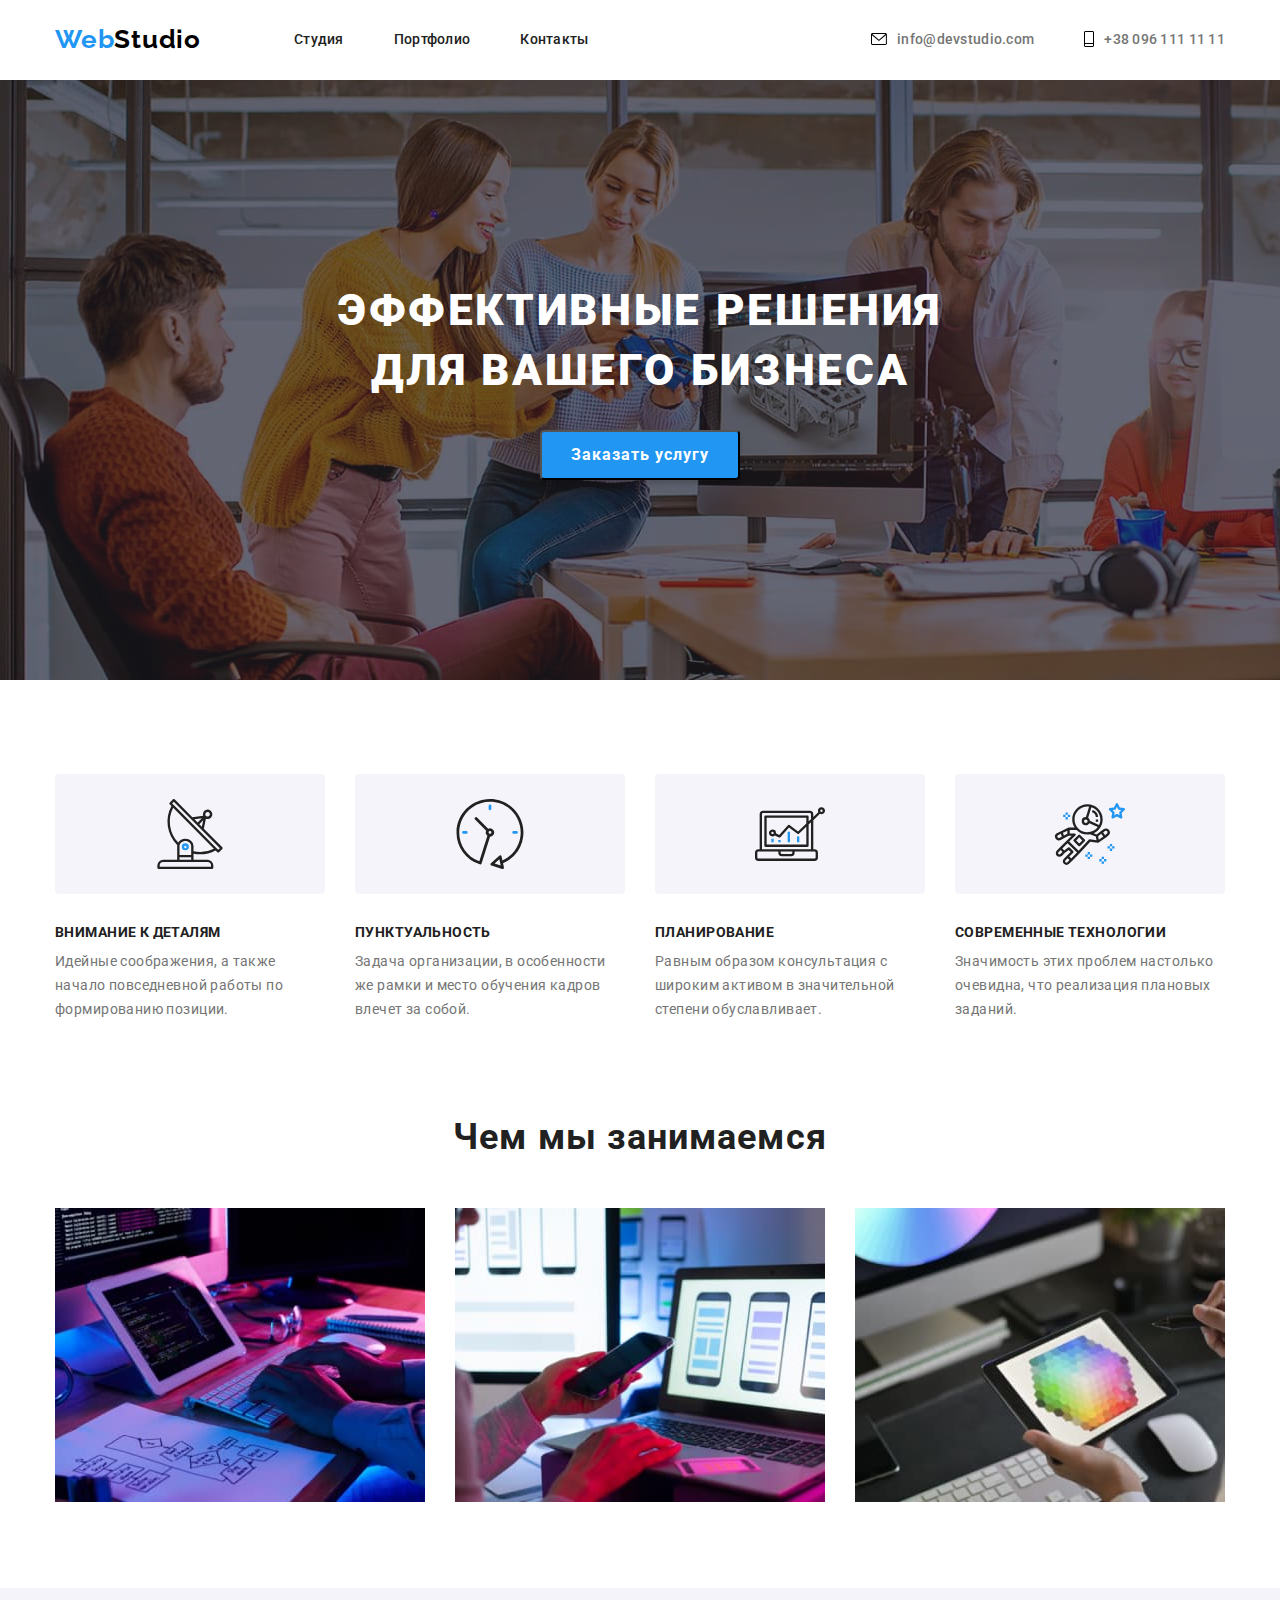
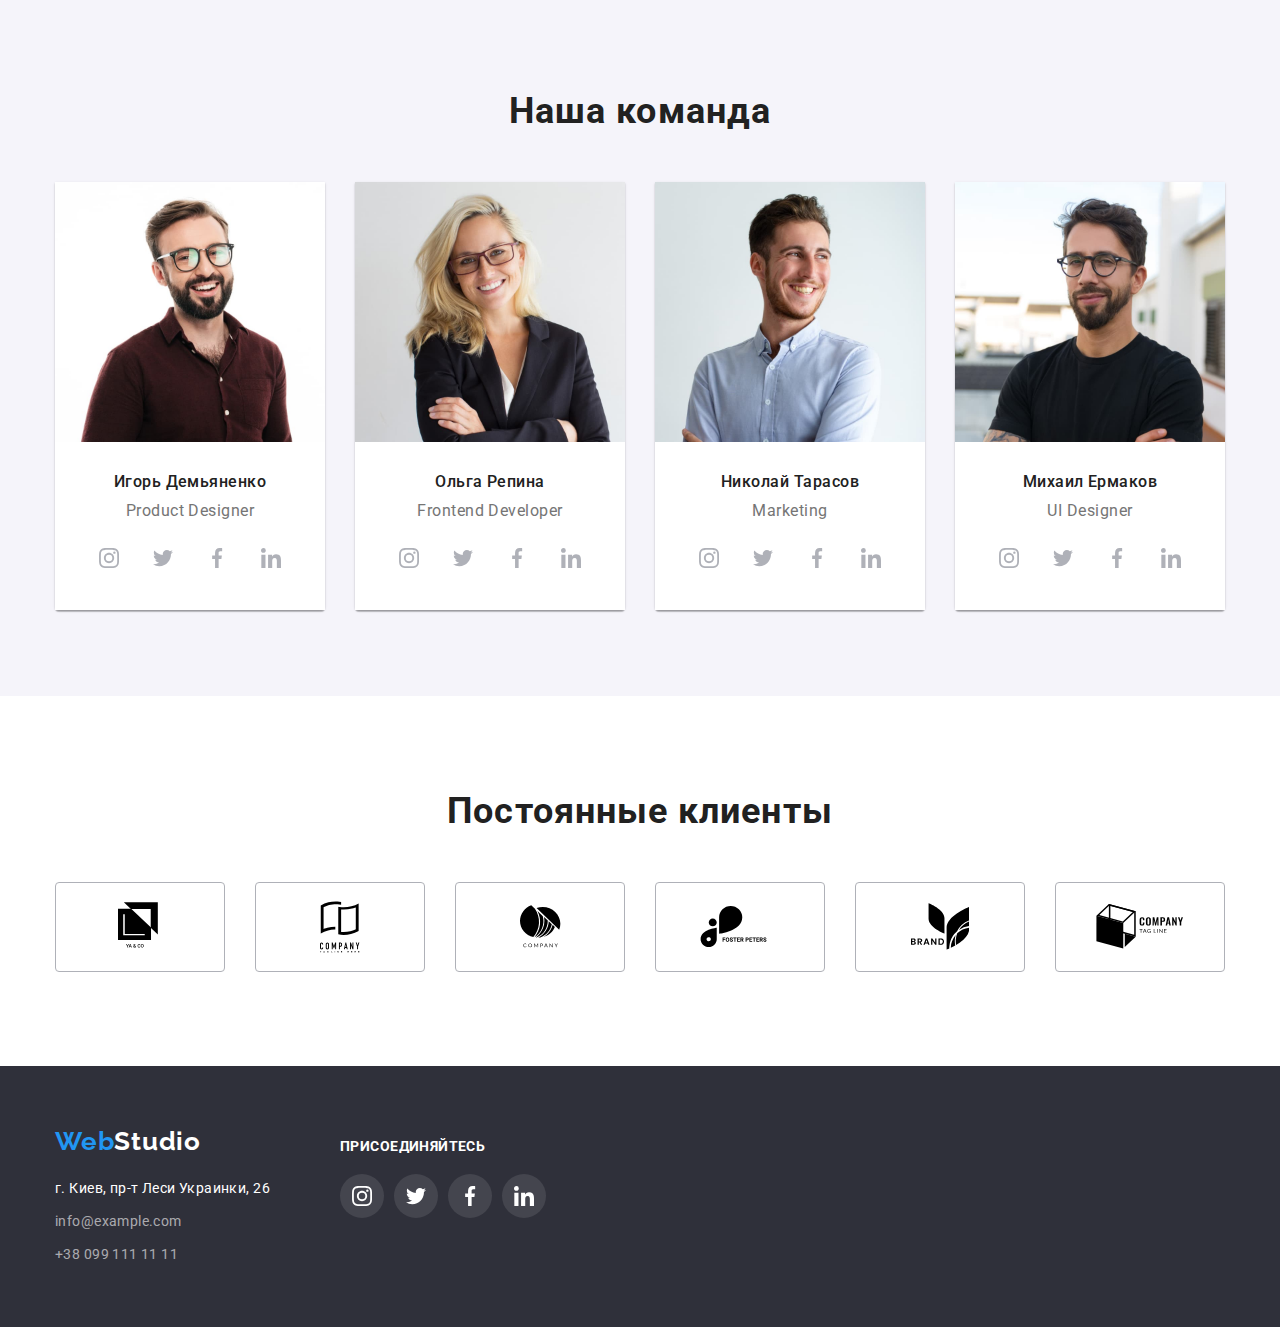
==== index.html @ ef15be45 "проект" ====
<!DOCTYPE html>
<html lang="ru">
<head>
    <meta charset="UTF-8">
    <meta name="viewport" content="width=device-width, initial-scale=1.0">
    <title>WebStudio</title>
    <link href="https://fonts.googleapis.com/css2?family=Raleway:wght@700&family=Roboto:wght@400;500;700;900&display=swap" rel="stylesheet">
    <link rel="stylesheet" href="https://cdnjs.cloudflare.com/ajax/libs/modern-normalize/1.0.0/modern-normalize.css"/>
    <link rel="stylesheet" href="./css/styles.css"/>
</head>
<body>
    <!-- Header -->
    <header class="header">
        <div class="conteiner">
            <nav class="navigation">
                <a class="header-logo link" href="./index.html" aria-label="логотип WebStudio"><span class="logo">Web</span>Studio</a>
                <ul class="navigation-list list">
                    <li class="navigation-list-item">
                        <a class="navigation-list-link link" href="./index.html">Студия</a>
                    </li>
                    <li class="navigation-list-item">
                        <a class="navigation-list-link link" href="./portfolio.html">Портфолио</a>
                    </li>
                    <li class="navigation-list-item">
                        <a class="navigation-list-link link" href="">Контакты</a>
                    </li>
                </ul>
            </nav>
            <address class="header-address address">
                <ul class="header-address-list list">
                    <li class="header-address-list-item">
                        <a class="header-address-list-link link" href="mailto:info@devstudio.com">
                            <div class="header-adress-link-conteiner">
                                <svg class="header-adress-link-mail-svg svg" width="16" height="12">
                                    <use href="./images/sprite.svg#mail"></use>
                                </svg>
                                info@devstudio.com</div></a>
                    </li>
                    <li class="header-address-list-item">
                        <a class="header-address-list-link link" href="tel:+380961111111">
                            <div  class="header-adress-link-conteiner">
                                <svg class="header-adress-link-phone-svg svg" width="10" height="16">
                                    <use href="./images/sprite.svg#phone"></use>
                                </svg>
                                +38 096 111 11 11</div></a>
                    </li>
                </ul>
            </address>
        </div>
    </header>
    <main>
        <!-- HERO -->
        <section class="hero">
            <div class="conteiner">
                <h1 class="hero-title">Эффективные решения </br> для вашего бизнеса</h1>
                <button class="modal-btn" type="button">Заказать услугу</button>
            </div>
        </section>
<!-- Advantages -->
        <section class="advantages">
            <div class="conteiner">
                <!-- <h2>Наши преимущества</h2> -->
                <ul class="advantages-list list">
                    <li class="advantages-list-item item-one">
                        <h3 class="advantages-list-title">Внимание к деталям</h3>
                        <p class="advantages-list-about">
                            Идейные соображения, а также начало повседневной работы по формированию позиции.
                        </p>
                    </li>
                    <li class="advantages-list-item item-two">
                        <h3 class="advantages-list-title">Пунктуальность</h3>
                        <p class="advantages-list-about">
                            Задача организации, в особенности же рамки и место обучения кадров влечет за собой.
                        </p>
                    </li>
                    <li class="advantages-list-item item-three">
                        <h3 class="advantages-list-title">Планирование</h3>
                        <p class="advantages-list-about">
                            Равным образом консультация с широким активом в значительной степени обуславливает.
                        </p>
                    </li>
                    <li class="advantages-list-item item-four">
                        <h3 class="advantages-list-title">Современные технологии</h3>
                        <p class="advantages-list-about">
                            Значимость этих проблем настолько очевидна, что реализация плановых заданий.
                        </p>
                    </li>
                </ul>
            </div>
                
        </section>
<!-- Our-work -->
        <section class="our-work">
            <div class="conteiner">
                <h2 class="our-work-title">Чем мы занимаемся</h2>
                <ul class="our-work-list list">
                    <li class="our-work-item">
                        <img class="our-work-img" src="./images/our-work/our-work-1.jpg" alt="разработка для компьютеров" width="370" height="294">
                    </li>
                    <li class="our-work-item">
                        <img class="our-work-img" src="./images/our-work/our-work-2.jpg" alt="разработка для мобильных" width="370" height="294">
                    </li>
                    <li class="our-work-item">
                        <img class="our-work-img" src="./images/our-work/our-work-3.jpg" alt="разработка для планшетов" width="370" height="294">
                    </li>
                </ul>
            </div>
           

        </section>
<!-- Our-team -->
        <section class="our-team">
            <div class="conteiner">
                <h2 class="our-team-title">Наша команда</h2>
                <ul class="our-team-list list">
                    <li class="our-team-list-item">
                        <img class="our-team-list-img" src="./images/our-team/team-1.jpg" alt="Фото сотрудников" width="270" height="260">
                        <div class="our-team-info">
                            <h4 class="our-team-list-name">Игорь Демьяненко</h4>
                        <p class="our-team-list-position" lang="en">Product Designer</p>
                        <ul class="our-team-social-icon-list list">
                            <li class="our-team-social-icon-item">
                                <a class="our-team-social-icon-link" href="https://www.instagram.com" target="_blank"><svg class="social-icon">
                                    <use href="./images/sprite.svg#instagram"></use>
                                </svg></a>
                            </li>
                            <li class="our-team-social-icon-item">
                                <a class="our-team-social-icon-link" href="https://twitter.com/" target="_blank"><svg class="social-icon">
                                    <use href="./images/sprite.svg#twitter"></use>
                                </svg></a>
                            </li>
                            <li class="our-team-social-icon-item">
                                <a class="our-team-social-icon-link" href="https://facebook.com/" target="_blank"><svg class="social-icon">
                                    <use href="./images/sprite.svg#facebook"></use>
                                </svg></a>
                            </li>
                            <li class="our-team-social-icon-item">
                                <a class="our-team-social-icon-link" href="https://www.linkedin.com/" target="_blank"><svg class="social-icon">
                                    <use href="./images/sprite.svg#linkedin"></use>
                                </svg></a>
                            </li>
                        </ul>
                        </div>
                        
                    </li>
                    <li class="our-team-list-item">
                        <img class="our-team-list-img" src="./images/our-team/team-2.jpg" alt="Фото сотрудников" width="270" height="260">
                        <div class="our-team-info">
                            <h4 class="our-team-list-name">Ольга Репина</h4>
                            <p class="our-team-list-position" lang="en">Frontend Developer</p>
                            <ul class="our-team-social-icon-list list">
                                <li class="our-team-social-icon-item">
                                    <a class="our-team-social-icon-link" href="https://www.instagram.com/" target="_blank"><svg class="social-icon">
                                        <use href="./images/sprite.svg#instagram"></use>
                                    </svg></a>
                                </li>
                                <li class="our-team-social-icon-item">
                                    <a class="our-team-social-icon-link" href="https://twitter.com/" target="_blank"><svg class="social-icon">
                                        <use href="./images/sprite.svg#twitter"></use>
                                    </svg></a>
                                </li>
                                <li class="our-team-social-icon-item">
                                    <a class="our-team-social-icon-link" href="https://facebook.com/" target="_blank"><svg class="social-icon">
                                        <use href="./images/sprite.svg#facebook"></use>
                                    </svg></a>
                                </li>
                                <li class="our-team-social-icon-item">
                                    <a class="our-team-social-icon-link" href="https://www.linkedin.com/" target="_blank"><svg class="social-icon">
                                        <use href="./images/sprite.svg#linkedin"></use>
                                    </svg></a>
                                </li>
                            </ul>
                        </div>
                       
                    </li>
                    <li class="our-team-list-item">
                        <img class="our-team-list-img" src="./images/our-team/team-3.jpg" alt="Фото сотрудников" width="270" height="260">
                        <div class="our-team-info">
                            <h4 class="our-team-list-name">Николай Тарасов</h4>
                            <p class="our-team-list-position" lang="en">Marketing</p>
                            <ul class="our-team-social-icon-list list">
                                <li class="our-team-social-icon-item">
                                    <a class="our-team-social-icon-link" href="https://www.instagram.com/" target="_blank"><svg class="social-icon">
                                        <use href="./images/sprite.svg#instagram"></use>
                                    </svg></a>
                                </li>
                                <li class="our-team-social-icon-item">
                                    <a class="our-team-social-icon-link" href="https://twitter.com/" target="_blank"><svg class="social-icon">
                                        <use href="./images/sprite.svg#twitter"></use>
                                    </svg></a>
                                </li>
                                <li class="our-team-social-icon-item">
                                    <a class="our-team-social-icon-link" href="https://facebook.com/" target="_blank"><svg class="social-icon">
                                        <use href="./images/sprite.svg#facebook"></use>
                                    </svg></a>
                                </li>
                                <li class="our-team-social-icon-item">
                                    <a class="our-team-social-icon-link" href="https://www.linkedin.com/" target="_blank"><svg class="social-icon">
                                        <use href="./images/sprite.svg#linkedin"></use>
                                    </svg></a>
                                </li>
                            </ul>
                        </div>
                   
                    </li>
                    <li class="our-team-list-item">
                        <img class="our-team-list-img" src="./images/our-team/team-4.jpg" alt="Фото сотрудников" width="270" height="260">
                        <div class="our-team-info">
                            <h4 class="our-team-list-name">Михаил Ермаков</h4>
                            <p class="our-team-list-position" lang="en">UI Designer</p>
                            <ul class="our-team-social-icon-list list">
                                <li class="our-team-social-icon-item">
                                    <a class="our-team-social-icon-link" href="https://www.instagram.com/" target="_blank"><svg class="social-icon">
                                        <use href="./images/sprite.svg#instagram"></use>
                                    </svg></a>
                                </li>
                                <li class="our-team-social-icon-item">
                                    <a class="our-team-social-icon-link" href="https://twitter.com/" target="_blank"><svg class="social-icon">
                                        <use href="./images/sprite.svg#twitter"></use>
                                    </svg></a>
                                </li>
                                <li class="our-team-social-icon-item">
                                    <a class="our-team-social-icon-link" href="https://facebook.com/" target="_blank"><svg class="social-icon">
                                        <use href="./images/sprite.svg#facebook"></use>
                                    </svg></a>
                                </li>
                                <li class="our-team-social-icon-item">
                                    <a class="our-team-social-icon-link" href="https://www.linkedin.com/" target="_blank"><svg class="social-icon">
                                        <use href="./images/sprite.svg#linkedin"></use>
                                    </svg></a>
                                </li>
                            </ul>
                        </div>
                       
                    </li>
                </ul>
            </div>
        </section>
        <!-- Client -->
        <section class="client">
            <div class="conteiner">
                <h2 class="client-title">Постоянные клиенты</h2>
                <ul class="client-list list">
                    <li class="client-item">
                        <a class="client-item-link" href="">
                            <svg class="client-item-svg" width="44" height="49">
                                <use href="./images/sprite.svg#client1"></use>
                            </svg>
                        </a>
                    </li>
                    <li class="client-item">
                        <a class="client-item-link" href="">
                            <svg class="client-item-svg" width="40" height="52">
                                <use href="./images/sprite.svg#client2"></use>
                            </svg>
                        </a>
                    </li>
                    <li class="client-item">
                        <a class="client-item-link" href="">
                            <svg class="client-item-svg" width="41" height="43">
                                <use href="./images/sprite.svg#client3"></use>
                            </svg>
                        </a>
                    </li>
                    <li class="client-item">
                        <a class="client-item-link" href="">
                            <svg class="client-item-svg" width="80" height="42">
                                <use href="./images/sprite.svg#client4"></use>
                            </svg>
                        </a>
                    </li>
                    <li class="client-item">
                        <a class="client-item-link" href="">
                            <svg class="client-item-svg" width="58" height="47">
                                <use href="./images/sprite.svg#client5"></use>
                            </svg>
                        </a>
                    </li>
                    <li class="client-item">
                        <a class="client-item-link" href="">
                            <svg class="client-item-svg" width="88" height="45">
                                <use href="./images/sprite.svg#client6"></use>
                            </svg>
                        </a>
                    </li>
                </ul>
            </div>
        </section>
    </main>
    <!-- Footer -->
    <footer class="footer">
        <div class="conteiner">
            <div class="footer-logo-addres">
                <a class="footer-logo link" href="./index.html" aria-label="логотип WebStudio"><span class="logo">Web</span>Studio</a>
                <address class="footer-addres address">
                    <ul class="footer-list list">
                        <li class="footer-list-item">
                            <p class="footer-list-map">г. Киев, пр-т Леси Украинки, 26</p>
                        </li>
                        <li class="footer-list-item">
                            <a class="footer-list-link link" href="mailto:info@example.com">info@example.com</a>
                        </li>
                        <li class="footer-list-item">
                            <a class="footer-list-link link" href="tel:+380991111111">+38 099 111 11 11</a>
                        </li>
                    </ul>
                </address>
            </div>
           
            <div class="footer-social-icon">
                <h3 class="footer-social-icon-title">Присоединяйтесь</h3>
                <ul class="footer-social-icon-list list">
                    <li class="footer-social-icon-item">
                        <a class="footer-social-icon-link" href="https://www.instagram.com/">
                            <svg class="footer-social-icon-svg">
                                <use href="./images/sprite.svg#instagram"></use>
                            </svg>
                        </a>
                    </li>
                    <li class="footer-social-icon-item">
                        <a class="footer-social-icon-link" href="https://twitter.com/">
                            <svg class="footer-social-icon-svg">
                                <use href="./images/sprite.svg#twitter"></use>
                            </svg>
                        </a>
                    </li>
                    <li class="footer-social-icon-item">
                        <a class="footer-social-icon-link" href="https://facebook.com/">
                            <svg class="footer-social-icon-svg">
                                <use href="./images/sprite.svg#facebook"></use>
                            </svg>
                        </a>
                    </li>
                    <li class="footer-social-icon-item">
                        <a class="footer-social-icon-link" href="https://www.linkedin.com/">
                            <svg class="footer-social-icon-svg">
                                <use href="./images/sprite.svg#linkedin"></use>
                            </svg>
                        </a>
                    </li>
                </ul>

            </div>
        </div>
   
    </footer>
    
</body>
</html>
---- css/styles.css ----
*,
*::before,
*::after{
    margin:0;
    padding:0;
}
:root{
    --primary-text-color: #757575;
    --title-text-color: #212121;
    --accent-color: #2196F3;
    --main-font: "Roboto";
    --logo-font: "Raleway";
}
img{
    display: block;
}
body{
    font-family: var(--main-font), sans-serif;
    font-style: normal;
}
.link{
    text-decoration: none;
}
.list{
    list-style: none;
}
.address{
    font-style: normal;
}
.conteiner{
    width: 1200px;
    padding: 0px 15px;
    margin:0 auto;
}
/* <!------- Header ------> */
.header{
    padding-top: 24px;
    padding-bottom: 25px;
}
.header .conteiner{
    display: flex;
    align-items: center;
}
.navigation{
    display: flex;
    align-items: center;
}
.navigation-list{
    display: flex;
}
.header-logo{
font-family: var(--logo-font);
font-weight: 700;
font-size: 26px;
line-height: 1.192;
letter-spacing: 0.03em;
color: #000000;

margin-right: 93px;
}
.logo{
    color: var(--accent-color);
}
.navigation-list-item:not(:last-child){
    margin-right: 50px;
}
.navigation-list-link{
font-weight: 500;
font-size: 14px;
line-height: 1.143;
letter-spacing: 0.02em;
color: var(--title-text-color);
}
.navigation-list-link:hover,
.navigation-list-link:focus,
.header-address-list-link:hover,
.header-address-list-link:focus{
    color: var(--accent-color);
}
.header-address-list-link:hover .svg,
.header-address-list-link:focus .svg{
    fill: var(--accent-color);
}
.header-address{
    margin-left: auto;
}
.header-address-list{
    display: flex;
}
.header-address-list-item:not(:last-child){
margin-right: 50px;
}
.header-adress-link-conteiner{
    display: flex;
    align-items: center;
}
.header-address-list-link{
font-weight: 500;
font-size: 14px;
line-height: 1.143;
letter-spacing: 0.02em;
color: var(--primary-text-color);
}
.svg{
    margin-right: 10px;
}
/* <!------- End Header ------>  */
/* <!------- Hero ------>  */
.hero{
    background-color: #2F303A;
    background-image: linear-gradient(rgba(47, 48, 58, 0.4),rgba(47, 48, 58, 0.4)),url(../images/hero/bg.jpg);
    padding: 200px 0px;

}
.hero .conteiner{
    display: flex;
    flex-direction: column;
}
.hero-title{
font-weight: 900;
font-size: 44px;
line-height: 1.364;
text-align: center;
letter-spacing: 0.06em;
text-transform: uppercase;
color: #ffffff ;
}
.modal-btn{
padding: 8px 28px;
margin-top: 30px;

font-family: var(--main-font);
font-style: normal;
font-weight: 700;
font-size: 16px;
line-height: 1.875;
align-self: center;
text-align: center;
letter-spacing: 0.06em;
color: #ffffff;

min-width: 200px;
height: 50px;
background-color: var(--accent-color);

box-shadow: 0px 4px 4px rgba(0, 0, 0, 0.15);
border-radius: 4px;
}
/* <!-------End Hero ------>  */
/* <!------- Advantages ------>  */
.advantages{
    padding:94px 0;
}
.advantages-list{
    display: flex;
}
.advantages-list-item{
    width: 270px;
}
.advantages-list-item:not(:last-child){
margin-right: 30px;
}
.advantages-list-item::before{
    content:"";
    display: block;
    width: 100%;
    height: 120px;
    background-repeat: no-repeat;
    background-position: center;
    background-color: #F5F4FA;
    border-radius: 4px;
    margin-bottom: 30px;
}
.item-one::before{
    background-image: url(../images/advantages/advantages1.svg);
}
.item-two::before{
    background-image: url(../images/advantages/advantages2.svg);
}
.item-three::before{
    background-image: url(../images/advantages/advantages3.svg);
}
.item-four::before{
    background-image: url(../images/advantages/advantages4.svg);
}
.advantages-list-title{
font-weight: 700;
font-size: 14px;
line-height: 1.143;
letter-spacing: 0.03em;
text-transform: uppercase;
color: var(--title-text-color);
}
.advantages-list-about{
margin-top: 10px;
font-weight: 400;
font-size: 14px;
line-height: 1.714;
letter-spacing: 0.03em;
color: var(--primary-text-color);

}
/* <!------- End Advantages ------>  */

/* <!------- Our-work ------>  */
.our-work{
    padding-bottom: 86px;
}
.our-work-title{
font-weight: 700;
font-size: 36px;
line-height: 1.167;
text-align: center;
letter-spacing: 0.03em;
color: var(--title-text-color);

margin-bottom: 50px;
}
.our-work-list{
    display: flex;
}
.our-work-item:not(:last-child){
margin-right: 30px;
}
/* <!------- End Our-work ------>  */
/* <!------- Our-team ------>  */
.our-team{
    padding-bottom: 86px;
    padding-top: 102px;
    background-color: #F5F4FA;
}
.our-team-title{
font-weight: 700;
font-size: 36px;
line-height: 1.167;
text-align: center;
letter-spacing: 0.03em;
color: var(--title-text-color);

margin-bottom: 50px;
}
.our-team-list{
    display: flex;
}
.our-team-list-item{
box-shadow: 0px 1px 3px rgba(0, 0, 0, 0.12), 0px 1px 1px rgba(0, 0, 0, 0.14), 0px 2px 1px rgba(0, 0, 0, 0.2);
border-radius: 0px 0px 4px 4px;
    
}
.our-team-list-item:not(:last-child){
    margin-right: 30px;
}
.our-team-info{
    padding: 30px 32px;
    background-color: #fff;
}
.our-team-list-name{
font-weight: 500;
font-size: 16px;
line-height: 1.188;
text-align: center;
letter-spacing: 0.03em;

color: var(--title-text-color);

margin-bottom: 10px;

}
.our-team-list-position{
font-weight: 400;
font-size: 16px;
line-height: 1.188;
text-align: center;
letter-spacing: 0.03em;
margin-bottom: 16px;

color: var(--primary-text-color);

}
.our-team-social-icon-link{
    display: flex;
    justify-content: center;
    align-items: center;
    width: 44px;
    height:44px;
    border-radius: 50%;
   
}
.our-team-social-icon-list{
    display: flex;
    justify-content: space-between;
}
  .social-icon{
      width: 20px;
      height: 20px;
      fill: #AFB1B8;
  }
  .our-team-social-icon-link:hover,
  .our-team-social-icon-link:focus{
      background-color: var(--accent-color);
  }
  .our-team-social-icon-link:hover .social-icon,
  .our-team-social-icon-link:focus .social-icon{
      fill: #fff;
  }

 /* <!------- End Our-team ------>  */

  /* <!------- Client ------>  */
.client{
    padding: 94px 0px;
}
.client-title{
font-weight: 700;
font-size: 36px;
line-height: 1.167;
text-align: center;
letter-spacing: 0.03em;
margin-bottom: 50px;
color: var(--title-text-color);

}
.client-list{
    display:flex;
    justify-content: space-between;
}
.client-item-link{
    display: flex;
    justify-content: center;
    align-items: center;
    border: 1px solid #AFB1B8;
    border-radius: 4px;
    width: 170px;
    height: 90px;
}
.client-item-link:hover,
.client-item-link:focus{
    border: 1px solid var(--accent-color);
}
.client-item-link:hover .client-item-svg,
.client-item-link:focus .client-item-svg{
fill: var(--accent-color);
}

  /* <!------- End Client ------>  */
  /* <!------- Portfolio ------>  */
  .portfolio{
      padding: 94px 0px;
      border-top: 1px solid #ECECEC;
      /* background-color: #E5E5E5;; */
  }
  .portfolio-navigation{
      display:flex;
      justify-content: center;
      margin-bottom: 50px;
  }
  .portfolio-navigation-item:not(:last-child){
      margin-right: 8px;

  }
 .portfolio-btn{
    padding: 6px 22px;
    font-family: Roboto;
    font-style: normal;
    font-weight: 500;
    font-size: 16px;
    line-height: 1.625;
    text-align: center;
    letter-spacing: 0.03em;
    color: var(--title-text-color);

    /* min-width: 145px;
    height: 38px; */
    background-color: #F5F4FA;
    border-radius: 4px;
    border: none;
 }
 .portfolio-btn:hover,
 .portfolio-btn:focus{
     color: #ffffff;
     background-color: var(--accent-color);

 }
 .portfolio-list{
     display: flex;
     flex-wrap: wrap;
 }
 .portfolio-list-item{
     width: 370px;
     background-color: #FFFFFF;
    border: 1px solid #EEEEEE;
    box-sizing: border-box;
 }
 .portfolio-list-item:hover{
    box-shadow: 0px 1px 1px rgba(0, 0, 0, 0.12), 0px 4px 4px rgba(0, 0, 0, 0.06), 1px 4px 6px rgba(0, 0, 0, 0.16);
 }
 .portfolio-list-item:nth-child(-n+6){
     margin-bottom: 30px;
 }
 .portfolio-list-item:not(:nth-child(3n)){
     margin-right: 30px;
 }
 .portfolio-list-info{
     width: 100%;
     padding: 20px 24px;
 }
 .portfolio-list-name{
    font-weight: 700;
    font-size: 18px;
    line-height: 2;
    letter-spacing: 0.06em;
    color: var(--title-text-color);
 }
 .portfolio-list-work{
    font-weight: 400;
    font-size: 16px;
    line-height: 1.875;
    letter-spacing: 0.03em;
    color: var(--primary-text-color);
      
 }
   /* <!------- End Portfolio ------>  */
 /* <!------- Footer ------>  */
 .footer{
     background-color: #2F303A;
     padding: 60px 0px;
 }
.footer .conteiner{
    display: flex;
}
.footer-logo{
font-family: var(--logo-font);
font-style: normal;
font-weight: 700;
font-size: 26px;
line-height: 1.192;
letter-spacing: 0.03em;
color: white;
}
.footer-list{
    display: flex;
    flex-direction: column;
    margin-top:20px
}
.footer-list-item:not(:last-child){
margin-bottom: 9px;
}
.footer-list-map{
font-weight: 400;
font-size: 14px;
line-height: 1.714;
letter-spacing: 0.03em;
color:#ffffff;

}
.footer-list-link{
font-weight: 400;
font-size: 14px;
line-height: 1.714;
letter-spacing: 0.03em;
color: rgba(255, 255, 255, 0.6);

}
.footer-social-icon{
    margin-top: 12px;
    margin-left: 70px;
}
.footer-social-icon-list{
    display: flex;
}
.footer-social-icon-title{
font-weight: 700;
font-size: 14px;
line-height: 1.143;
letter-spacing: 0.03em;
text-transform: uppercase;

color: #FFFFFF;
margin-bottom: 20px;
}
.footer-social-icon-link{
    display: flex;
    justify-content: center;
    align-items: center;
    width: 44px;
    height: 44px;
    border-radius: 50%;
    background-color: rgba(255, 255, 255, 0.1);
}
.footer-social-icon-item:not(:last-child){
    margin-right: 10px;
}
.footer-social-icon-svg{
    width: 20px;
    height: 20px;
    fill: #fff;
}
.footer-social-icon-link:hover,
.footer-social-icon-link:focus{
    background-color:var(--accent-color);
}
 /* <!------- End Footer ------>  */
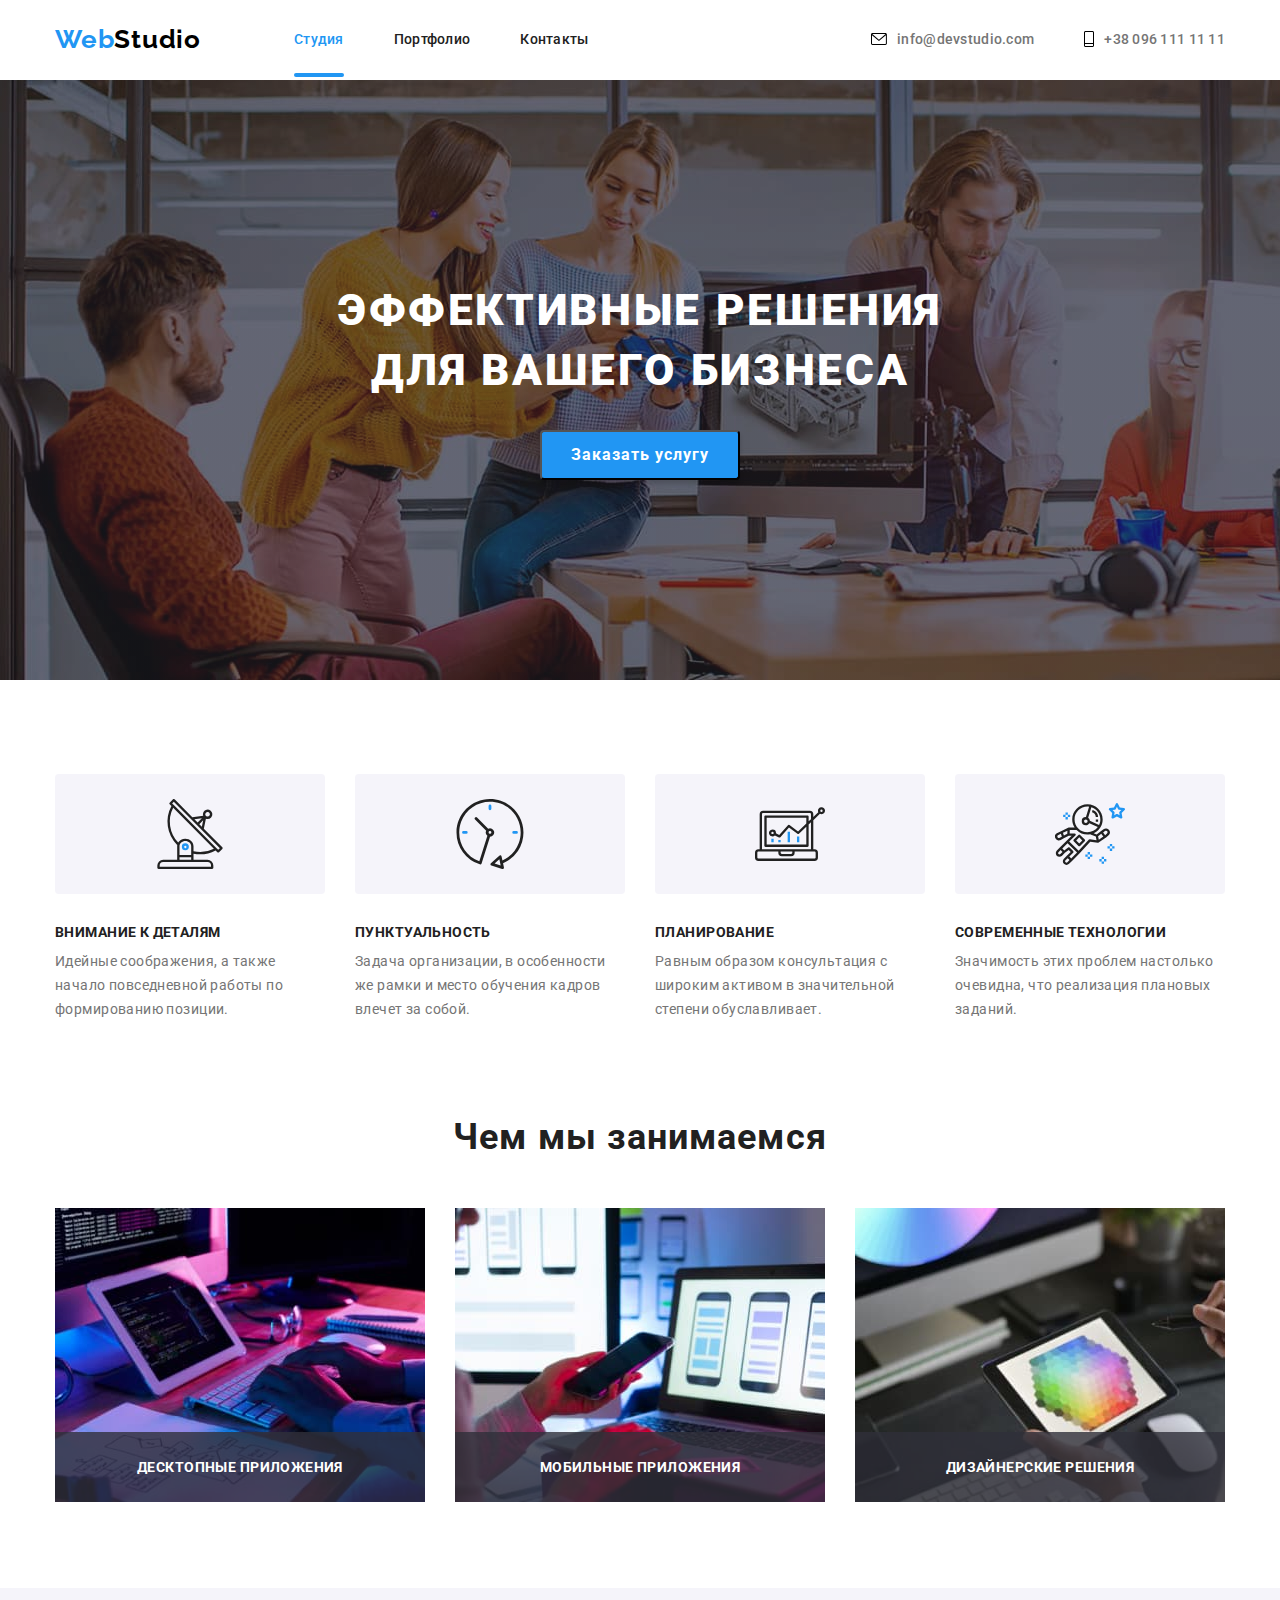
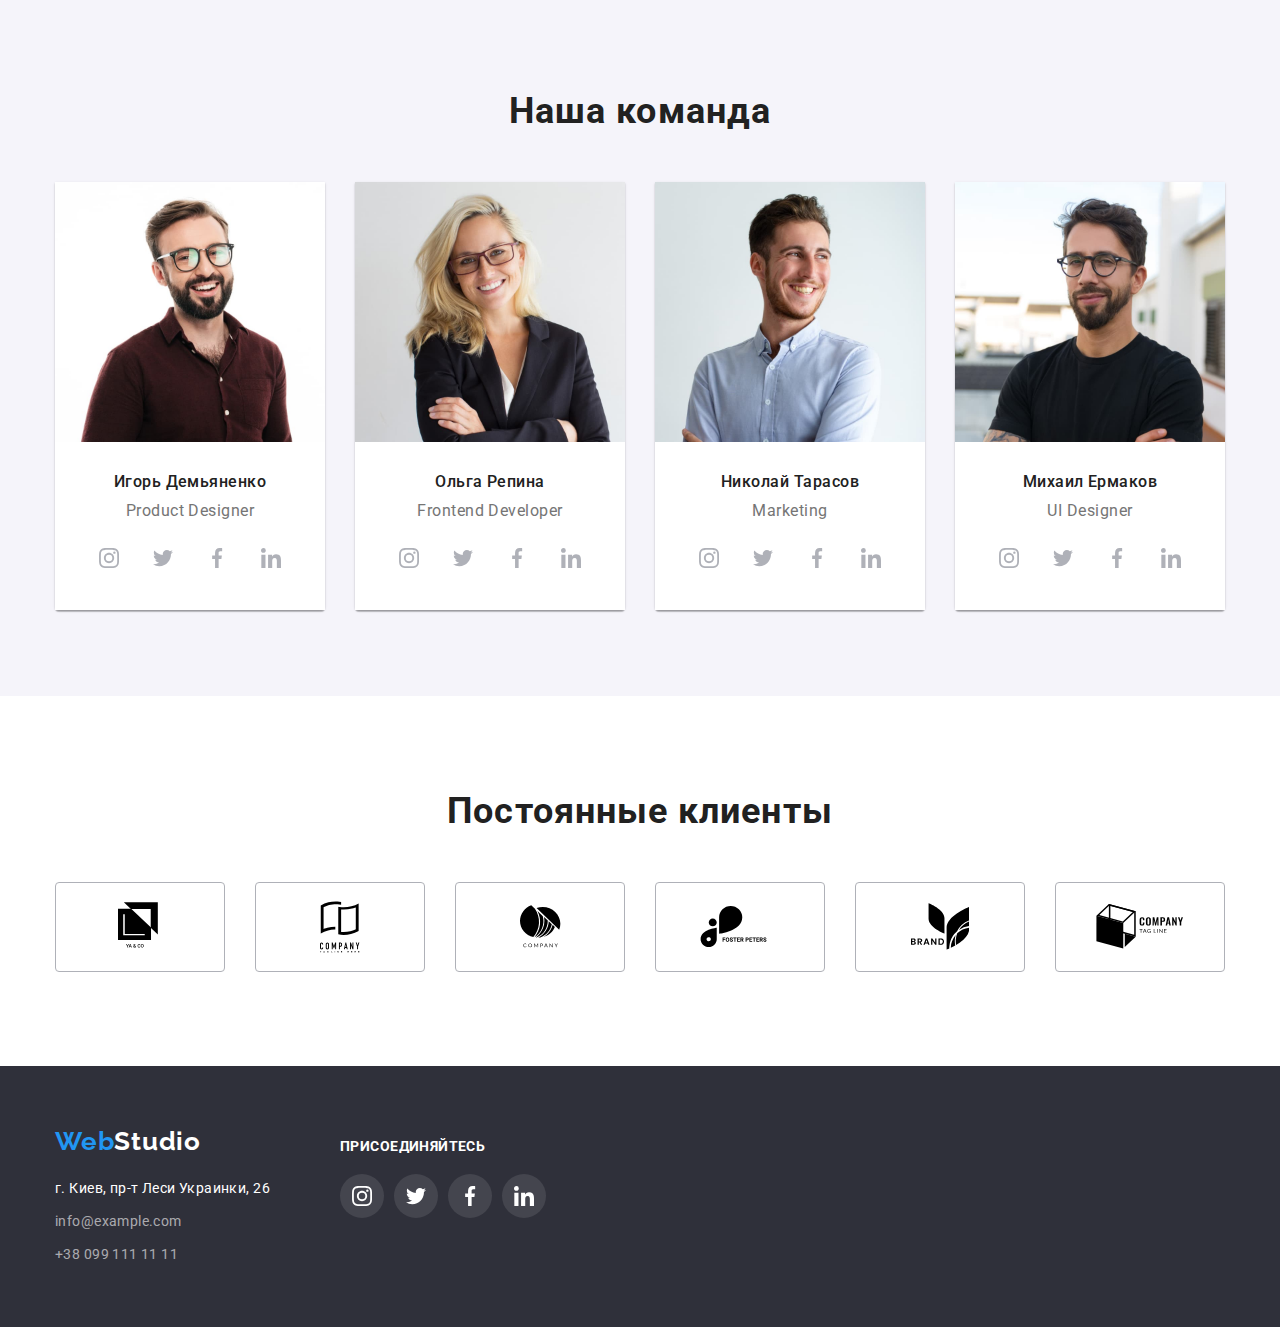
==== commit 07b27485: "первый вебинар" ====
--- a/index.html
+++ b/index.html
@@ -16,7 +16,7 @@
                 <a class="header-logo link" href="./index.html" aria-label="логотип WebStudio"><span class="logo">Web</span>Studio</a>
                 <ul class="navigation-list list">
                     <li class="navigation-list-item">
-                        <a class="navigation-list-link link" href="./index.html">Студия</a>
+                        <a class="navigation-list-link link current" href="./index.html">Студия</a>
                     </li>
                     <li class="navigation-list-item">
                         <a class="navigation-list-link link" href="./portfolio.html">Портфолио</a>
@@ -95,13 +95,25 @@
                 <h2 class="our-work-title">Чем мы занимаемся</h2>
                 <ul class="our-work-list list">
                     <li class="our-work-item">
-                        <img class="our-work-img" src="./images/our-work/our-work-1.jpg" alt="разработка для компьютеров" width="370" height="294">
+                        <div class="our-work-item-box">
+                            <img class="our-work-img" src="./images/our-work/our-work-1.jpg" alt="разработка для компьютеров" width="370" height="294">
+                            <h3 class="our-work-item-title">Десктопные приложения</h3>
+                        </div>
+                        
                     </li>
                     <li class="our-work-item">
-                        <img class="our-work-img" src="./images/our-work/our-work-2.jpg" alt="разработка для мобильных" width="370" height="294">
+                        <div class="our-work-item-box">
+                            <img class="our-work-img" src="./images/our-work/our-work-2.jpg" alt="разработка для мобильных" width="370" height="294">
+                            <h3 class="our-work-item-title">Мобильные приложения</h3>
+                        </div>
+                        
                     </li>
                     <li class="our-work-item">
-                        <img class="our-work-img" src="./images/our-work/our-work-3.jpg" alt="разработка для планшетов" width="370" height="294">
+                        <div class="our-work-item-box">
+                            <img class="our-work-img" src="./images/our-work/our-work-3.jpg" alt="разработка для планшетов" width="370" height="294">
+                            <h3 class="our-work-item-title">Дизайнерские решения</h3>
+                        </div>
+                        
                     </li>
                 </ul>
             </div>
--- a/css/styles.css
+++ b/css/styles.css
@@ -65,6 +65,7 @@
     margin-right: 50px;
 }
 .navigation-list-link{
+position: relative;
 font-weight: 500;
 font-size: 14px;
 line-height: 1.143;
@@ -80,6 +81,19 @@
 .header-address-list-link:hover .svg,
 .header-address-list-link:focus .svg{
     fill: var(--accent-color);
+}
+.current{
+    color: var(--accent-color);
+}
+.current::after{
+    display: block;
+    position: absolute;
+    bottom: -30px;
+    content: "";
+    width: 100%;
+    height: 4px;
+    background-color: var(--accent-color);
+    border-radius: 2px
 }
 .header-address{
     margin-left: auto;
@@ -221,6 +235,24 @@
 }
 .our-work-item:not(:last-child){
 margin-right: 30px;
+}
+.our-work-item-box{
+    position: relative;
+}
+.our-work-item-title{
+position: absolute;
+left: 0px;
+bottom: 0px;
+width: 100%;
+font-weight: 700;
+font-size: 14px;
+line-height: 1.143;
+text-align: center;
+letter-spacing: 0.03em;
+text-transform: uppercase;
+padding: 27px 0px;
+background-color: rgba(47, 48, 58, 0.8);
+color: #fff;
 }
 /* <!------- End Our-work ------>  */
 /* <!------- Our-team ------>  */
@@ -400,6 +432,25 @@
  .portfolio-list-item:not(:nth-child(3n)){
      margin-right: 30px;
  }
+ .portfolio-overlay{
+     position: relative;
+ }
+ .portfolio-overlay-text{
+     position: absolute;
+     left: 0px;
+     top: 0px;
+     padding: 63px 24px;
+     width: 100%;
+     height: 100%;
+     background-color: rgba(33, 150, 243, 0.9);
+
+    
+     font-weight: 400;
+     font-size: 18px;
+     line-height: 1.556;
+     letter-spacing: 0.03em;
+     color: #FFFFFF;
+    }
  .portfolio-list-info{
      width: 100%;
      padding: 20px 24px;
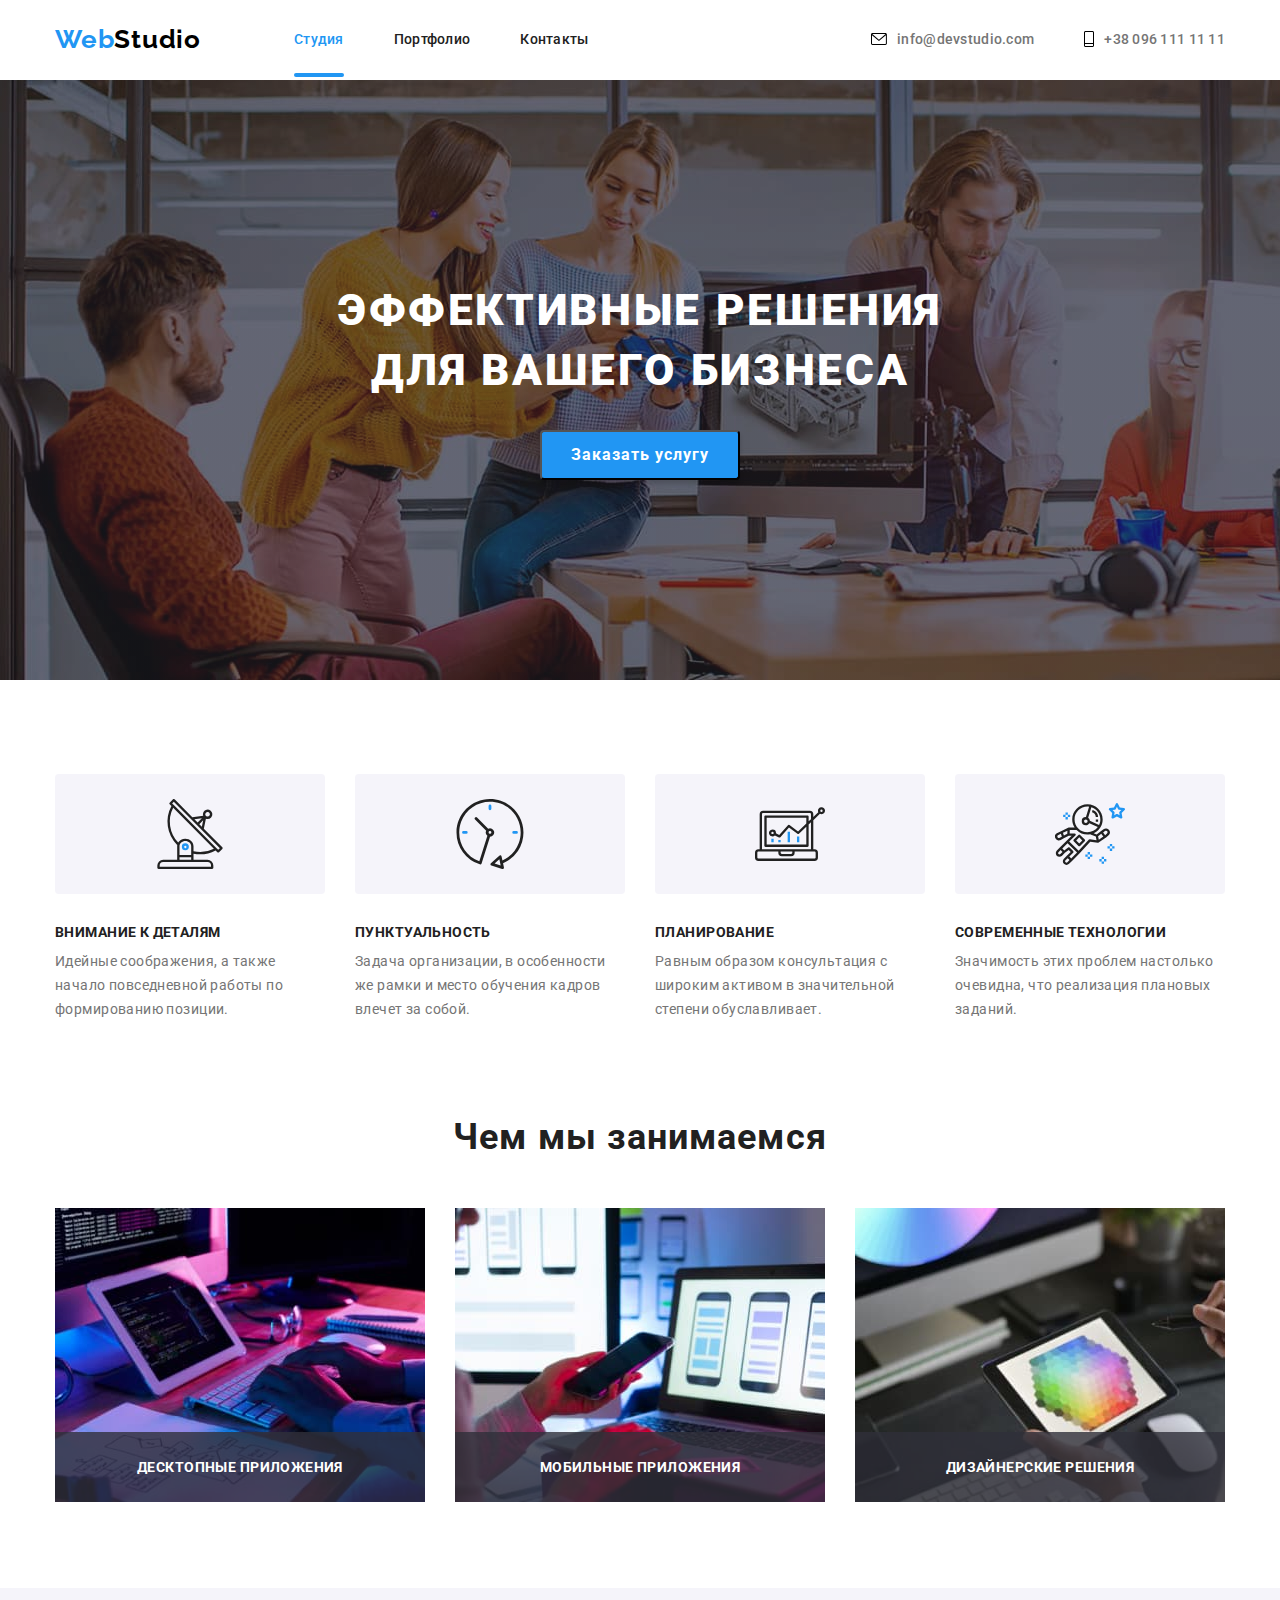
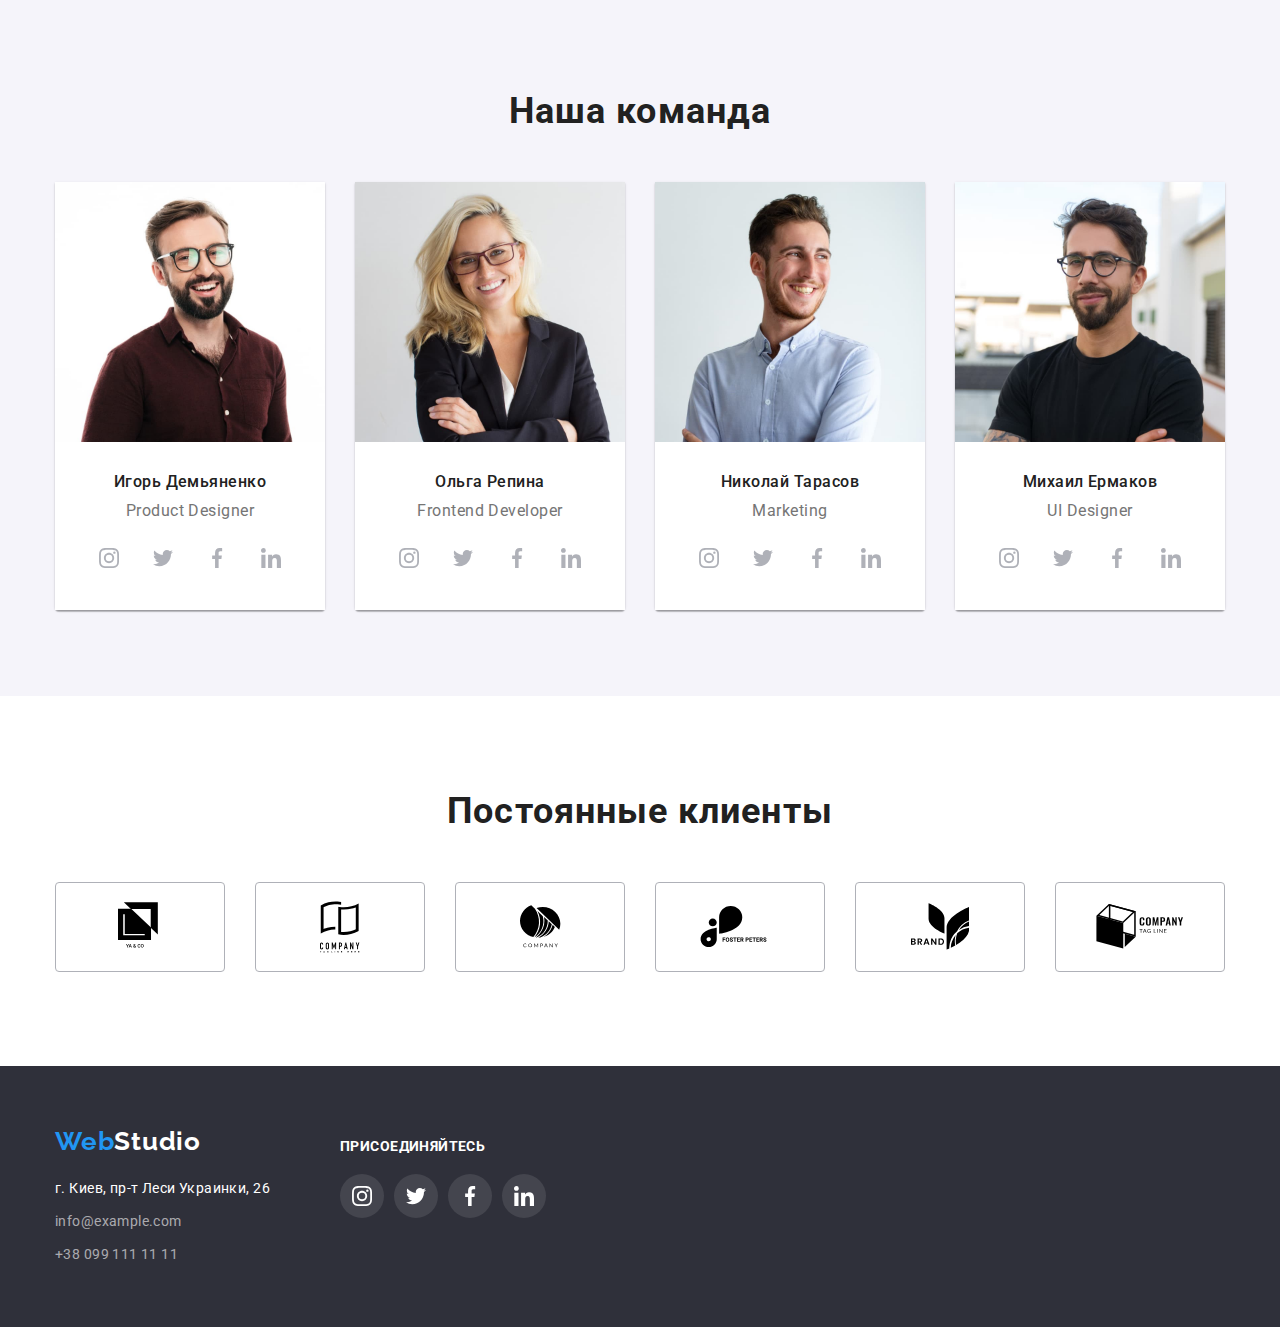
==== commit 61006b24: "Дз5" ====
--- a/index.html
+++ b/index.html
@@ -53,7 +53,7 @@
         <section class="hero">
             <div class="conteiner">
                 <h1 class="hero-title">Эффективные решения </br> для вашего бизнеса</h1>
-                <button class="modal-btn" type="button">Заказать услугу</button>
+                <button class="modal-btn" type="button" data-modal-open>Заказать услугу</button>
             </div>
         </section>
 <!-- Advantages -->
@@ -356,6 +356,16 @@
         </div>
    
     </footer>
-    
+    <div class="backdrop is-hidden" data-modal>
+        <div class="modal">
+            <button type="button" class="close-btn" data-modal-close>
+                <svg class="close-btn-svg" width="18" height="18">
+                    <use href="./images/sprite.svg#close-btn"></use>
+                </svg>
+
+            </button>
+        </div>
+    </div>
+    <script src="./js/modal.js"></script>   
 </body>
 </html>--- a/css/styles.css
+++ b/css/styles.css
@@ -71,6 +71,9 @@
 line-height: 1.143;
 letter-spacing: 0.02em;
 color: var(--title-text-color);
+transition-property: color;
+transition-duration: 250ms;
+transition-timing-function: cubic-bezier (0.4, 0, 0.2, 1);
 }
 .navigation-list-link:hover,
 .navigation-list-link:focus,
@@ -114,9 +117,15 @@
 line-height: 1.143;
 letter-spacing: 0.02em;
 color: var(--primary-text-color);
+transition-property: color;
+transition-duration: 250ms;
+transition-timing-function: cubic-bezier (0.4, 0, 0.2, 1);
 }
 .svg{
     margin-right: 10px;
+    transition-property: fill;
+    transition-duration: 250ms;
+    transition-timing-function: cubic-bezier (0.4, 0, 0.2, 1);
 }
 /* <!------- End Header ------>  */
 /* <!------- Hero ------>  */
@@ -316,6 +325,9 @@
     width: 44px;
     height:44px;
     border-radius: 50%;
+    transition-property: background-color;
+    transition-duration: 250ms;
+    transition-timing-function: cubic-bezier (0.4, 0, 0.2, 1);
    
 }
 .our-team-social-icon-list{
@@ -326,6 +338,9 @@
       width: 20px;
       height: 20px;
       fill: #AFB1B8;
+      transition-property: fill;
+      transition-duration: 250ms;
+      transition-timing-function: cubic-bezier (0.4, 0, 0.2, 1);
   }
   .our-team-social-icon-link:hover,
   .our-team-social-icon-link:focus{
@@ -364,6 +379,14 @@
     border-radius: 4px;
     width: 170px;
     height: 90px;
+    transition-property: border;
+    transition-duration: 250ms;
+    transition-timing-function: cubic-bezier (0.4, 0, 0.2, 1);
+}
+.client-item-svg{
+    transition-property: fill;
+    transition-duration: 250ms;
+    transition-timing-function: cubic-bezier (0.4, 0, 0.2, 1);
 }
 .client-item-link:hover,
 .client-item-link:focus{
@@ -406,6 +429,9 @@
     background-color: #F5F4FA;
     border-radius: 4px;
     border: none;
+    transition-property: color, background-color;
+    transition-duration: 250ms;
+    transition-timing-function: cubic-bezier (0.4, 0, 0.2, 1);
  }
  .portfolio-btn:hover,
  .portfolio-btn:focus{
@@ -422,6 +448,9 @@
      background-color: #FFFFFF;
     border: 1px solid #EEEEEE;
     box-sizing: border-box;
+    transition-property: box-shadow;
+    transition-duration: 250ms;
+    transition-timing-function: cubic-bezier (0.4, 0, 0.2, 1);
  }
  .portfolio-list-item:hover{
     box-shadow: 0px 1px 1px rgba(0, 0, 0, 0.12), 0px 4px 4px rgba(0, 0, 0, 0.06), 1px 4px 6px rgba(0, 0, 0, 0.16);
@@ -434,6 +463,7 @@
  }
  .portfolio-overlay{
      position: relative;
+     overflow: hidden;
  }
  .portfolio-overlay-text{
      position: absolute;
@@ -450,7 +480,17 @@
      line-height: 1.556;
      letter-spacing: 0.03em;
      color: #FFFFFF;
+
+     transition-property: transform;
+     transition-duration: 250ms;
+     transition-timing-function: cubic-bezier (0.4, 0, 0.2, 1);
+     transform: translateY(100%);
     }
+    .tehno:hover .portfolio-overlay-text{
+      
+        transform: translateY(0);
+    }
+
  .portfolio-list-info{
      width: 100%;
      padding: 20px 24px;
@@ -537,6 +577,9 @@
     height: 44px;
     border-radius: 50%;
     background-color: rgba(255, 255, 255, 0.1);
+    transition-property: background-color;
+    transition-duration: 250ms;
+    transition-timing-function: cubic-bezier (0.4, 0, 0.2, 1);
 }
 .footer-social-icon-item:not(:last-child){
     margin-right: 10px;
@@ -550,4 +593,48 @@
 .footer-social-icon-link:focus{
     background-color:var(--accent-color);
 }
- /* <!------- End Footer ------>  */+ /* <!------- End Footer ------>  */
+ /* <!------- Modal ------>  */
+ .backdrop{
+     position:fixed;
+     width: 100%;
+     height: 100%;
+     background-color: rgba(0, 0, 0, 0.2);
+     top: 0;
+     left: 0;
+     transition-property: all;
+    transition-duration: 250ms;
+    transition-timing-function: cubic-bezier (0.4, 0, 0.2, 1);
+ }
+ .modal{
+     position: absolute;
+     top: 50%;
+     left: 50%;
+     transform: translate(-50%,-50%);
+     width: 528px;
+     height: 581px;
+     background-color: #FFFFFF;
+    box-shadow: 0px 1px 3px rgba(0, 0, 0, 0.12), 0px 1px 1px rgba(0, 0, 0, 0.14), 0px 2px 1px rgba(0, 0, 0, 0.2);
+    border-radius: 4px;
+
+ }
+ .close-btn{
+     position: absolute;
+     top: 8px;
+     right: 8px;
+    display: flex;
+    justify-content: center;
+    align-items: center;
+    width: 30px;
+    height: 30px;
+      
+    background: #FFFFFF;
+    border: 1px solid rgba(0, 0, 0, 0.1);
+    border-radius: 50%;
+ }
+ .is-hidden{
+     opacity: 0;
+     visibility: hidden;
+     pointer-events: none;
+ }
+ /* <!------- End Modal ------>  */